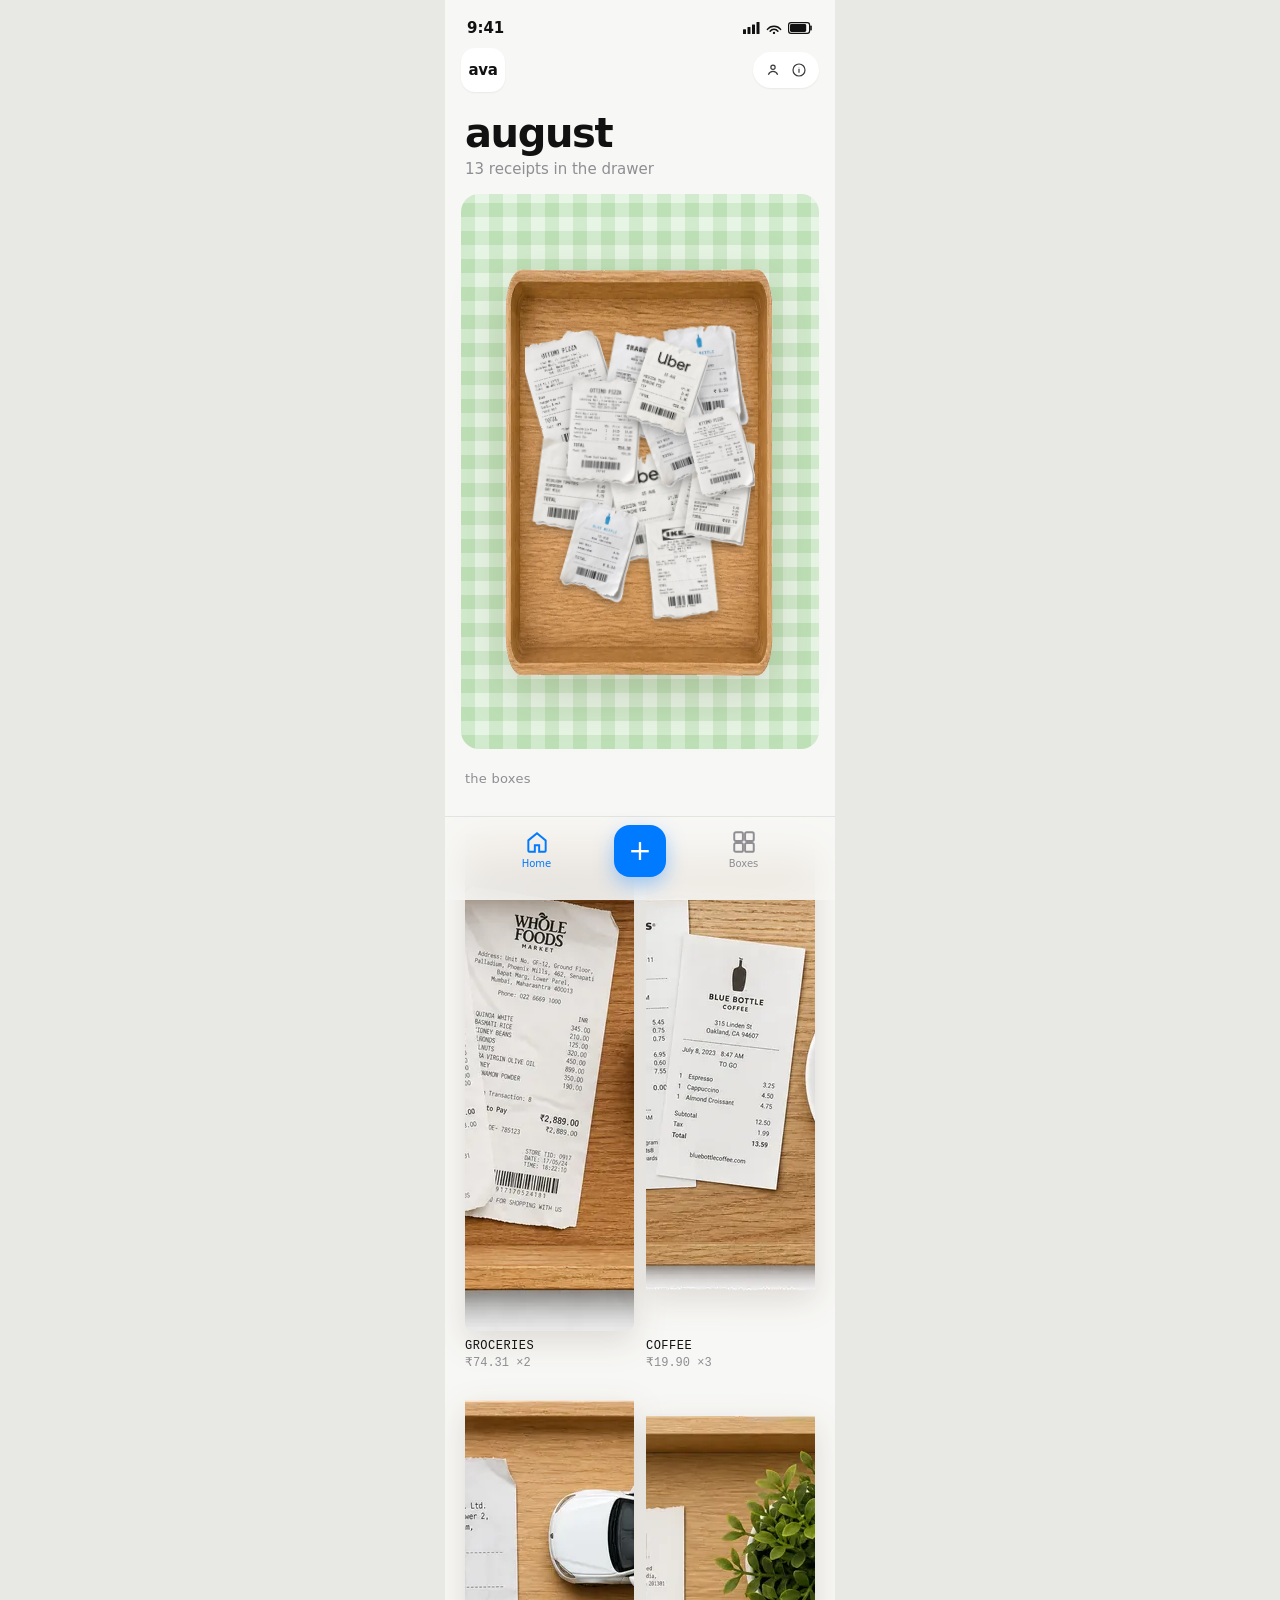
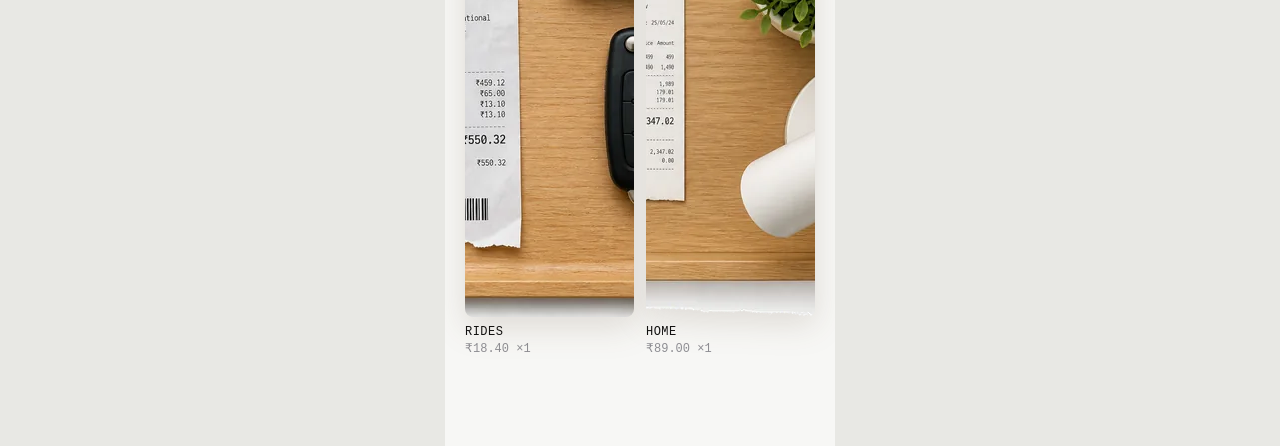
==== index.html @ 42e5958e "Ship ava as a top-down oak drawer of photoreal receipts. Home is the product: his empty oak well, 2D" ====
<!DOCTYPE html>
<html lang="en">
<head>
  <meta charset="utf-8" />
  <meta name="viewport" content="width=device-width, initial-scale=1, viewport-fit=cover" />
  <meta name="theme-color" content="#F7F7F5" />
  <title>ava</title>
  <link rel="stylesheet" href="product.css" />
  <link rel="preload" as="image" href="assets/3d/oak.webp" type="image/webp">
</head>
<body>
  <main class="phone">
    <div class="statusbar" aria-hidden="true">
      <div>9:41</div>
      <div class="sb-end">
        <svg width="17" height="12" viewBox="0 0 17 12" fill="currentColor"><rect x="0" y="7.2" width="3" height="4.8" rx="0.5"/><rect x="4.5" y="5" width="3" height="7" rx="0.5"/><rect x="9" y="2.6" width="3" height="9.4" rx="0.5"/><rect x="13.5" y="0" width="3" height="12" rx="0.5"/></svg>
        <svg width="16" height="12" viewBox="0 0 16 12" fill="none"><path d="M1.4 7.4 A8.4 8.4 0 0 1 14.6 7.4" stroke="currentColor" stroke-width="1.5" stroke-linecap="round"/><path d="M4.1 9.2 A4.8 4.8 0 0 1 11.9 9.2" stroke="currentColor" stroke-width="1.5" stroke-linecap="round"/><circle cx="8" cy="11" r="1.15" fill="currentColor"/></svg>
        <svg width="25" height="12" viewBox="0 0 25 12"><rect x="0.6" y="0.6" width="21" height="10.8" rx="2.4" fill="none" stroke="currentColor" stroke-width="1.2"/><rect x="22.2" y="3.6" width="1.6" height="4.8" rx="0.6" fill="currentColor"/><rect x="2" y="2" width="16.2" height="8" rx="1.4" fill="currentColor"/></svg>
      </div>
    </div>

    <section id="view-home" class="view on">
      <div class="topbar">
        <div class="mark">ava</div>
        <div class="pill">
          <svg width="16" height="16" viewBox="0 0 24 24" fill="none" stroke="currentColor" stroke-width="1.8"><circle cx="12" cy="8" r="3.2"/><path d="M5 19c1.4-3.2 3.8-4.8 7-4.8s5.6 1.6 7 4.8"/></svg>
          <svg width="16" height="16" viewBox="0 0 24 24" fill="none" stroke="currentColor" stroke-width="1.8"><circle cx="12" cy="12" r="9"/><path d="M12 10v6M12 7.5v.5"/></svg>
        </div>
      </div>
      <div class="hero-copy">
        <h1>august</h1>
        <p id="count">13 receipts in the drawer</p>
      </div>
      <div class="drawer">
        <img class="oak" src="assets/3d/oak.webp" width="800" height="533" alt="August drawer">
        <div class="well" id="well"></div>
      </div>
      <div class="section">
        <h2>the boxes</h2>
        <div class="boxes" id="boxes"></div>
      </div>
    </section>

    <section id="view-cat" class="view">
      <button class="back" id="back-home" type="button">‹ August</button>
      <div class="cat-head">
        <h1 id="cat-title">groceries</h1>
        <p id="cat-sub"></p>
      </div>
      <div class="drawer">
        <img class="oak" id="cat-shot" src="assets/3d/oak.webp" width="800" height="533" alt="">
        <div class="well" id="cat-well"></div>
      </div>
      <div class="slips-row" id="cat-slips"></div>
    </section>

    <section id="view-detail" class="view">
      <div class="topbar">
        <button class="back" id="detail-back" type="button">‹ August</button>
        <button class="ghost" id="detail-done" type="button">Done</button>
      </div>
      <div class="detail">
        <img class="paper" id="detail-img" src="assets/3d/slip-ottimo.webp" alt="">
      </div>
    </section>

    <nav class="tabbar">
      <button class="tab on" id="home-tab" data-view="home" type="button">
        <svg viewBox="0 0 24 24" fill="none" stroke="currentColor" stroke-width="1.8"><path d="M4 10.5 12 4l8 6.5V20a1 1 0 0 1-1 1h-5v-6H10v6H5a1 1 0 0 1-1-1z"/></svg>
        Home
      </button>
      <button class="fab" id="new-tab" type="button" aria-label="New receipt">+</button>
      <button class="tab" id="boxes-tab" data-view="cat" type="button">
        <svg viewBox="0 0 24 24" fill="none" stroke="currentColor" stroke-width="1.8"><rect x="3" y="3" width="8" height="8" rx="1.5"/><rect x="13" y="3" width="8" height="8" rx="1.5"/><rect x="3" y="13" width="8" height="8" rx="1.5"/><rect x="13" y="13" width="8" height="8" rx="1.5"/></svg>
        Boxes
      </button>
    </nav>
  </main>

  <div class="sheet" id="sheet">
    <div class="panel">
      <div class="grab"></div>
      <div class="sheet-top">
        <button class="ghost" id="cancel" type="button">Cancel</button>
        <h3>New receipt</h3>
        <span></span>
      </div>
      <div class="field">
        <label>Merchant</label>
        <div class="chips" id="chips">
          <button class="chip" type="button" data-m="Ottimo Pizza">Ottimo</button>
          <button class="chip" type="button" data-m="Trader Joe's">Trader Joe’s</button>
          <button class="chip" type="button" data-m="Blue Bottle">Blue Bottle</button>
          <button class="chip" type="button" data-m="Uber">Uber</button>
          <button class="chip" type="button" data-m="IKEA">IKEA</button>
          <button class="chip" type="button" data-m="Whole Foods">Whole Foods</button>
        </div>
      </div>
      <div class="field">
        <label>Amount</label>
        <div class="amt">₹<span id="amt">0.00</span></div>
        <div class="keys" id="keys">
          <button type="button">1</button><button type="button">2</button><button type="button">3</button>
          <button type="button">4</button><button type="button">5</button><button type="button">6</button>
          <button type="button">7</button><button type="button">8</button><button type="button">9</button>
          <button type="button">.</button><button type="button">0</button><button type="button" data-k="del">⌫</button>
        </div>
      </div>
      <div class="field">
        <label>Which box</label>
        <div class="pick-grid" id="pick">
          <button type="button" data-cat="groceries"><img src="assets/3d/box-groc.webp" alt="Groceries"></button>
          <button type="button" data-cat="coffee"><img src="assets/3d/box-coffee.webp" alt="Coffee"></button>
          <button type="button" data-cat="rides"><img src="assets/3d/box-rides.webp" alt="Rides"></button>
          <button type="button" data-cat="home"><img src="assets/3d/box-home.webp" alt="Home"></button>
        </div>
      </div>
      <button class="save" id="save" type="button">Print into the drawer</button>
    </div>
  </div>
  <div class="toast" id="toast"></div>
  <script src="product.js"></script>
</body>
</html>
---- product.css ----
:root {
  --bg: #f7f7f5;
  --text: #111;
  --muted: #8e8e93;
  --blue: #007aff;
  --phone: 390px;
}
* { box-sizing: border-box; margin: 0; padding: 0; }
html, body {
  min-height: 100%;
  background: #e8e8e4;
  color: var(--text);
  font-family: -apple-system, BlinkMacSystemFont, "SF Pro Display", system-ui, sans-serif;
  -webkit-font-smoothing: antialiased;
}
button, a { font: inherit; color: inherit; text-decoration: none; background: none; border: 0; cursor: pointer; }
img { display: block; max-width: 100%; }
.phone {
  width: min(var(--phone), 100%);
  margin: 0 auto;
  min-height: 100dvh;
  background: var(--bg);
  position: relative;
  padding-bottom: 92px;
  overflow-x: hidden;
}
.statusbar {
  height: 44px;
  display: flex;
  align-items: center;
  justify-content: space-between;
  padding: 12px 22px 0;
  font-size: 15px;
  font-weight: 600;
}
.sb-end { display: flex; gap: 6px; align-items: center; }
.topbar {
  display: flex;
  align-items: center;
  justify-content: space-between;
  padding: 4px 16px 0;
}
.mark {
  width: 44px; height: 44px; border-radius: 14px;
  background: #fff; display: grid; place-items: center;
  font-weight: 700; font-size: 15px; letter-spacing: -0.4px;
  box-shadow: 0 1px 2px rgba(0,0,0,.06);
}
.pill {
  height: 36px; padding: 0 12px; border-radius: 18px;
  background: #fff; display: flex; gap: 10px; align-items: center;
  color: #3a3a3c; box-shadow: 0 1px 2px rgba(0,0,0,.06);
}
.hero-copy { padding: 18px 20px 8px; }
.hero-copy h1 { font-size: 40px; letter-spacing: -1.4px; font-weight: 700; text-transform: lowercase; }
.hero-copy p { margin-top: 4px; color: var(--muted); font-size: 15px; }

.drawer {
  position: relative;
  margin: 8px 16px 0;
  background:
    repeating-linear-gradient(0deg, #dcefd8 0 14px, #f3faf2 14px 28px),
    repeating-linear-gradient(90deg, #dcefd8 0 14px, #f3faf2 14px 28px);
  background-blend-mode: multiply;
  border-radius: 18px;
  padding: 12px 8px 10px;
}
.drawer .oak {
  width: 100%;
  aspect-ratio: 800 / 533;
  filter: drop-shadow(0 18px 28px rgba(80,50,20,.18));
}
.well {
  position: absolute;
  left: 18%; right: 18%; top: 22%; bottom: 20%;
  overflow: hidden;
}
.slip {
  position: absolute;
  width: 34%;
  filter: drop-shadow(0 4px 5px rgba(0,0,0,.28));
  transform-origin: center center;
  background: none;
  padding: 0;
  z-index: 1;
}
.slip:hover { z-index: 3; }
.slip:active { filter: drop-shadow(0 2px 3px rgba(0,0,0,.2)); }
.slip img { width: 100%; height: auto; }

.section { padding: 22px 20px 0; }
.section h2 {
  font-size: 13px; font-weight: 500; color: var(--muted);
  text-transform: lowercase; letter-spacing: .02em; margin-bottom: 12px;
}
.boxes {
  display: grid;
  grid-template-columns: 1fr 1fr;
  gap: 14px 12px;
}
.box-tile { text-align: left; }
.box-tile .shot {
  border-radius: 8px;
  overflow: hidden;
  filter: drop-shadow(0 10px 16px rgba(80,50,20,.14));
}
.box-tile img { width: 100%; aspect-ratio: 800/533; object-fit: cover; }
.box-tile .cap {
  margin-top: 8px;
  font-family: ui-monospace, "SF Mono", Menlo, monospace;
  font-size: 12px;
  letter-spacing: .04em;
  text-transform: uppercase;
}
.box-tile .meta { color: var(--muted); font-size: 12px; margin-top: 2px; font-family: ui-monospace, Menlo, monospace; }

.tabbar {
  position: fixed;
  left: 50%; transform: translateX(-50%);
  bottom: 0; width: min(var(--phone), 100%);
  height: 84px;
  background: rgba(247,247,245,.92);
  backdrop-filter: blur(16px);
  display: grid;
  grid-template-columns: 1fr 72px 1fr;
  align-items: start;
  padding: 8px 24px 28px;
  border-top: .5px solid rgba(0,0,0,.08);
  z-index: 40;
}
.tab {
  display: flex; flex-direction: column; align-items: center; gap: 3px;
  font-size: 10px; color: #8e8e93; padding-top: 4px;
}
.tab.on { color: var(--blue); }
.tab svg { width: 26px; height: 26px; }
.fab {
  width: 52px; height: 52px; border-radius: 16px;
  background: var(--blue); color: #fff;
  display: grid; place-items: center;
  margin: 0 auto;
  box-shadow: 0 8px 20px rgba(0,122,255,.35);
  font-size: 28px; line-height: 1; font-weight: 400;
}

.view { display: none; }
.view.on { display: block; }

.back {
  color: var(--blue); font-size: 17px;
  display: flex; align-items: center; gap: 2px;
  padding: 8px 16px 0;
  min-height: 44px;
}
.cat-head { padding: 4px 20px 8px; }
.cat-head h1 { font-size: 34px; letter-spacing: -1px; }
.cat-head p { color: var(--muted); margin-top: 4px; }

.detail {
  padding: 8px 28px 24px;
}
.detail .paper {
  margin: 0 auto;
  max-width: 280px;
  filter: drop-shadow(0 16px 24px rgba(0,0,0,.18));
}
.sheet {
  position: fixed; inset: 0; z-index: 50;
  background: rgba(0,0,0,.35);
  display: none; align-items: flex-end;
}
.sheet.on { display: flex; }
.sheet .panel {
  width: min(var(--phone), 100%);
  margin: 0 auto;
  background: #f2f2f7;
  border-radius: 14px 14px 0 0;
  padding: 8px 16px 32px;
  max-height: 86dvh; overflow: auto;
}
.grab { width: 36px; height: 5px; border-radius: 3px; background: #c7c7cc; margin: 6px auto 12px; }
.sheet-top { display: flex; justify-content: space-between; align-items: center; margin-bottom: 16px; }
.sheet-top h3 { font-size: 17px; }
.ghost { color: var(--blue); font-size: 17px; }
.field { margin: 14px 0; }
.field label { display: block; font-size: 13px; color: var(--muted); margin-bottom: 8px; }
.chips { display: flex; flex-wrap: wrap; gap: 8px; }
.chip {
  padding: 8px 12px; border-radius: 10px; background: #fff; font-size: 14px;
  box-shadow: 0 0 0 .5px rgba(0,0,0,.08);
}
.chip.on { background: #111; color: #fff; }
.amt {
  font-size: 44px; font-weight: 600; letter-spacing: -1.5px;
  font-variant-numeric: tabular-nums;
  padding: 8px 0 4px;
}
.amt span { color: #c7c7cc; }
.pick-grid { display: grid; grid-template-columns: 1fr 1fr; gap: 10px; }
.pick-grid button { border-radius: 8px; overflow: hidden; }
.pick-grid button.on { outline: 2px solid #111; outline-offset: 2px; }
.pick-grid img { width: 100%; aspect-ratio: 800/533; object-fit: cover; }
.save {
  width: 100%; margin-top: 18px; height: 50px; border-radius: 12px;
  background: #111; color: #fff; font-size: 17px; font-weight: 600;
}
.toast {
  position: fixed; left: 50%; bottom: 100px; transform: translateX(-50%) translateY(20px);
  background: #111; color: #fff; padding: 10px 16px; border-radius: 12px;
  font-size: 14px; opacity: 0; pointer-events: none; transition: .25s ease; z-index: 60;
}
.toast.on { opacity: 1; transform: translateX(-50%) translateY(0); }

.slips-row {
  display: flex; flex-wrap: wrap; gap: 10px; justify-content: center;
  padding: 12px 16px 24px;
}
.slips-row .slip { position: relative; width: 42%; filter: drop-shadow(0 8px 12px rgba(0,0,0,.16)); }

.keys {
  display: grid;
  grid-template-columns: repeat(3, 1fr);
  gap: 8px;
  margin-top: 8px;
}
.keys button {
  height: 44px;
  border-radius: 10px;
  background: #fff;
  font-size: 20px;
  font-weight: 500;
  box-shadow: 0 0 0 .5px rgba(0,0,0,.08);
}
.topbar .ghost { padding: 8px 16px; }
#view-detail .topbar { justify-content: space-between; }
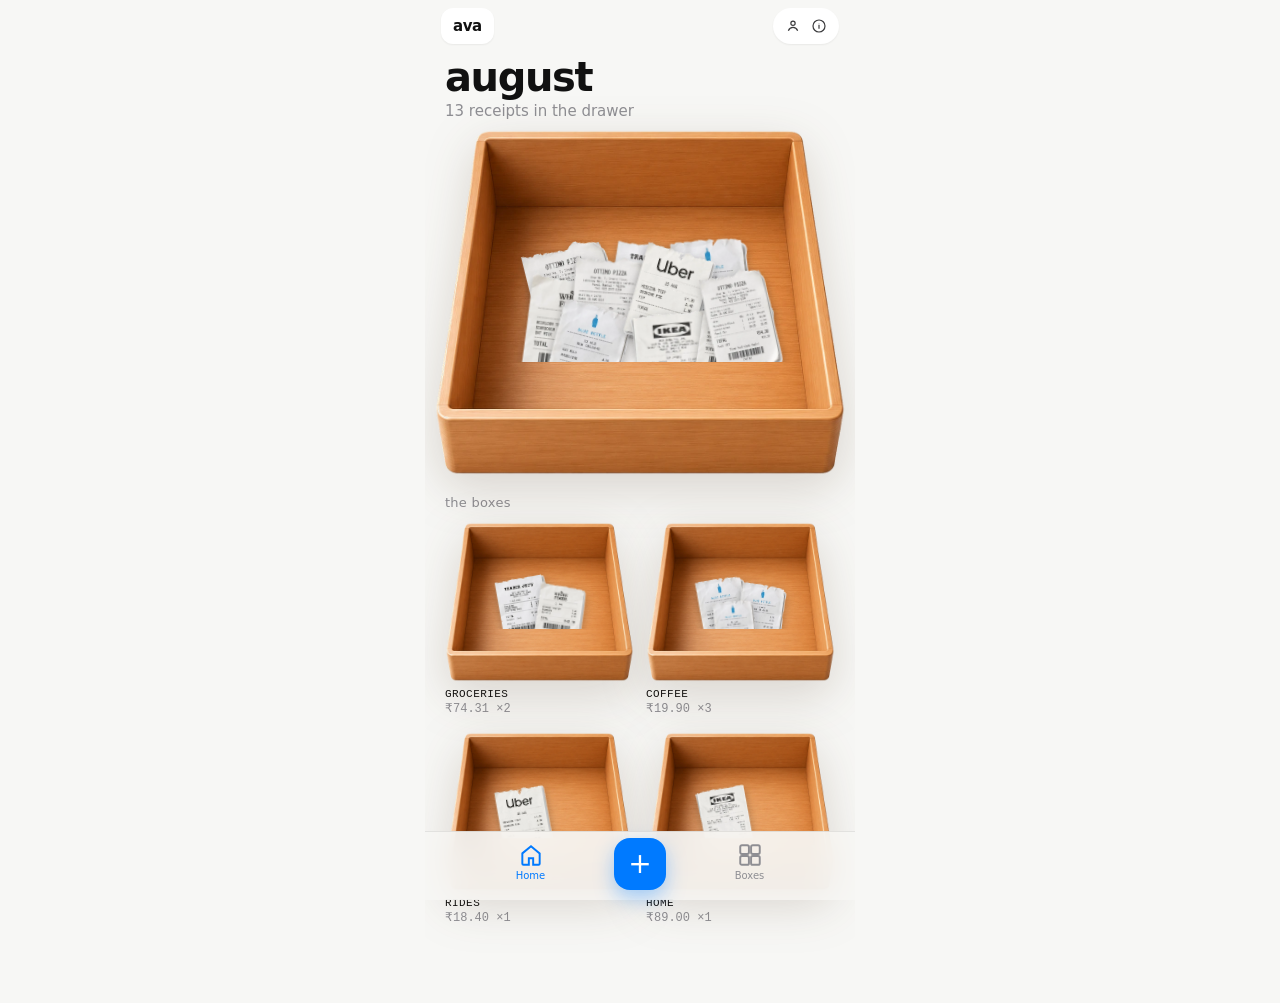
==== commit f9cacc1f: "Put Rahul’s oak tray back and make ava a real phone app. Hero is his honey-oak box, not a generated " ====
--- a/index.html
+++ b/index.html
@@ -4,21 +4,16 @@
   <meta charset="utf-8" />
   <meta name="viewport" content="width=device-width, initial-scale=1, viewport-fit=cover" />
   <meta name="theme-color" content="#F7F7F5" />
+  <meta name="apple-mobile-web-app-capable" content="yes" />
+  <meta name="mobile-web-app-capable" content="yes" />
+  <meta name="apple-mobile-web-app-status-bar-style" content="default" />
+  <meta name="apple-mobile-web-app-title" content="ava" />
   <title>ava</title>
   <link rel="stylesheet" href="product.css" />
-  <link rel="preload" as="image" href="assets/3d/oak.webp" type="image/webp">
+  <link rel="preload" as="image" href="assets/3d/his-tray.webp" type="image/webp">
 </head>
 <body>
   <main class="phone">
-    <div class="statusbar" aria-hidden="true">
-      <div>9:41</div>
-      <div class="sb-end">
-        <svg width="17" height="12" viewBox="0 0 17 12" fill="currentColor"><rect x="0" y="7.2" width="3" height="4.8" rx="0.5"/><rect x="4.5" y="5" width="3" height="7" rx="0.5"/><rect x="9" y="2.6" width="3" height="9.4" rx="0.5"/><rect x="13.5" y="0" width="3" height="12" rx="0.5"/></svg>
-        <svg width="16" height="12" viewBox="0 0 16 12" fill="none"><path d="M1.4 7.4 A8.4 8.4 0 0 1 14.6 7.4" stroke="currentColor" stroke-width="1.5" stroke-linecap="round"/><path d="M4.1 9.2 A4.8 4.8 0 0 1 11.9 9.2" stroke="currentColor" stroke-width="1.5" stroke-linecap="round"/><circle cx="8" cy="11" r="1.15" fill="currentColor"/></svg>
-        <svg width="25" height="12" viewBox="0 0 25 12"><rect x="0.6" y="0.6" width="21" height="10.8" rx="2.4" fill="none" stroke="currentColor" stroke-width="1.2"/><rect x="22.2" y="3.6" width="1.6" height="4.8" rx="0.6" fill="currentColor"/><rect x="2" y="2" width="16.2" height="8" rx="1.4" fill="currentColor"/></svg>
-      </div>
-    </div>
-
     <section id="view-home" class="view on">
       <div class="topbar">
         <div class="mark">ava</div>
@@ -32,7 +27,7 @@
         <p id="count">13 receipts in the drawer</p>
       </div>
       <div class="drawer">
-        <img class="oak" src="assets/3d/oak.webp" width="800" height="533" alt="August drawer">
+        <img class="oak" src="assets/3d/his-tray.webp" width="900" height="759" alt="August drawer">
         <div class="well" id="well"></div>
       </div>
       <div class="section">
@@ -48,7 +43,7 @@
         <p id="cat-sub"></p>
       </div>
       <div class="drawer">
-        <img class="oak" id="cat-shot" src="assets/3d/oak.webp" width="800" height="533" alt="">
+        <img class="oak" id="cat-shot" src="assets/3d/his-tray.webp" width="900" height="759" alt="">
         <div class="well" id="cat-well"></div>
       </div>
       <div class="slips-row" id="cat-slips"></div>
@@ -109,10 +104,10 @@
       <div class="field">
         <label>Which box</label>
         <div class="pick-grid" id="pick">
-          <button type="button" data-cat="groceries"><img src="assets/3d/box-groc.webp" alt="Groceries"></button>
-          <button type="button" data-cat="coffee"><img src="assets/3d/box-coffee.webp" alt="Coffee"></button>
-          <button type="button" data-cat="rides"><img src="assets/3d/box-rides.webp" alt="Rides"></button>
-          <button type="button" data-cat="home"><img src="assets/3d/box-home.webp" alt="Home"></button>
+          <button type="button" data-cat="groceries"><img src="assets/3d/his-tray.webp" alt="Groceries"></button>
+          <button type="button" data-cat="coffee"><img src="assets/3d/his-tray.webp" alt="Coffee"></button>
+          <button type="button" data-cat="rides"><img src="assets/3d/his-tray.webp" alt="Rides"></button>
+          <button type="button" data-cat="home"><img src="assets/3d/his-tray.webp" alt="Home"></button>
         </div>
       </div>
       <button class="save" id="save" type="button">Print into the drawer</button>
--- a/product.css
+++ b/product.css
@@ -3,45 +3,49 @@
   --text: #111;
   --muted: #8e8e93;
   --blue: #007aff;
-  --phone: 390px;
+  --safe-top: env(safe-area-inset-top, 0px);
+  --safe-bot: env(safe-area-inset-bottom, 0px);
+  --app: 430px;
 }
 * { box-sizing: border-box; margin: 0; padding: 0; }
 html, body {
+  width: 100%;
   min-height: 100%;
-  background: #e8e8e4;
+  background: var(--bg);
   color: var(--text);
-  font-family: -apple-system, BlinkMacSystemFont, "SF Pro Display", system-ui, sans-serif;
+  font-family: -apple-system, BlinkMacSystemFont, "SF Pro Text", "SF Pro Display", system-ui, sans-serif;
   -webkit-font-smoothing: antialiased;
-}
-button, a { font: inherit; color: inherit; text-decoration: none; background: none; border: 0; cursor: pointer; }
+  -webkit-tap-highlight-color: transparent;
+  overflow-x: hidden;
+}
+button, a {
+  font: inherit; color: inherit; text-decoration: none;
+  background: none; border: 0; cursor: pointer;
+  touch-action: manipulation;
+}
 img { display: block; max-width: 100%; }
+
 .phone {
-  width: min(var(--phone), 100%);
+  width: 100%;
+  max-width: var(--app);
   margin: 0 auto;
   min-height: 100dvh;
   background: var(--bg);
   position: relative;
-  padding-bottom: 92px;
+  padding-top: var(--safe-top);
+  padding-bottom: calc(78px + var(--safe-bot));
   overflow-x: hidden;
 }
-.statusbar {
-  height: 44px;
-  display: flex;
-  align-items: center;
-  justify-content: space-between;
-  padding: 12px 22px 0;
-  font-size: 15px;
-  font-weight: 600;
-}
-.sb-end { display: flex; gap: 6px; align-items: center; }
+
 .topbar {
   display: flex;
   align-items: center;
   justify-content: space-between;
-  padding: 4px 16px 0;
+  padding: 8px 16px 0;
+  min-height: 44px;
 }
 .mark {
-  width: 44px; height: 44px; border-radius: 14px;
+  height: 36px; padding: 0 12px; border-radius: 12px;
   background: #fff; display: grid; place-items: center;
   font-weight: 700; font-size: 15px; letter-spacing: -0.4px;
   box-shadow: 0 1px 2px rgba(0,0,0,.06);
@@ -51,44 +55,43 @@
   background: #fff; display: flex; gap: 10px; align-items: center;
   color: #3a3a3c; box-shadow: 0 1px 2px rgba(0,0,0,.06);
 }
-.hero-copy { padding: 18px 20px 8px; }
-.hero-copy h1 { font-size: 40px; letter-spacing: -1.4px; font-weight: 700; text-transform: lowercase; }
-.hero-copy p { margin-top: 4px; color: var(--muted); font-size: 15px; }
+.hero-copy { padding: 10px 20px 4px; }
+.hero-copy h1 {
+  font-size: clamp(32px, 10vw, 40px);
+  letter-spacing: -1.4px;
+  font-weight: 700;
+  text-transform: lowercase;
+}
+.hero-copy p { margin-top: 2px; color: var(--muted); font-size: 15px; }
 
 .drawer {
   position: relative;
-  margin: 8px 16px 0;
-  background:
-    repeating-linear-gradient(0deg, #dcefd8 0 14px, #f3faf2 14px 28px),
-    repeating-linear-gradient(90deg, #dcefd8 0 14px, #f3faf2 14px 28px);
-  background-blend-mode: multiply;
-  border-radius: 18px;
-  padding: 12px 8px 10px;
+  margin: 4px 8px 0;
 }
 .drawer .oak {
   width: 100%;
-  aspect-ratio: 800 / 533;
-  filter: drop-shadow(0 18px 28px rgba(80,50,20,.18));
+  aspect-ratio: 900 / 759;
+  height: auto;
+  filter: drop-shadow(0 14px 24px rgba(80,50,20,.18));
 }
 .well {
   position: absolute;
-  left: 18%; right: 18%; top: 22%; bottom: 20%;
-  overflow: hidden;
+  inset: 0;
+  clip-path: polygon(20% 30%, 80% 30%, 90% 67%, 10% 67%);
 }
 .slip {
   position: absolute;
-  width: 34%;
-  filter: drop-shadow(0 4px 5px rgba(0,0,0,.28));
+  width: 22%;
+  filter: drop-shadow(0 3px 4px rgba(0,0,0,.28));
   transform-origin: center center;
   background: none;
   padding: 0;
   z-index: 1;
 }
-.slip:hover { z-index: 3; }
-.slip:active { filter: drop-shadow(0 2px 3px rgba(0,0,0,.2)); }
+.slip:active { filter: drop-shadow(0 1px 2px rgba(0,0,0,.2)); }
 .slip img { width: 100%; height: auto; }
 
-.section { padding: 22px 20px 0; }
+.section { padding: 18px 20px 0; }
 .section h2 {
   font-size: 13px; font-weight: 500; color: var(--muted);
   text-transform: lowercase; letter-spacing: .02em; margin-bottom: 12px;
@@ -96,40 +99,41 @@
 .boxes {
   display: grid;
   grid-template-columns: 1fr 1fr;
-  gap: 14px 12px;
-}
-.box-tile { text-align: left; }
-.box-tile .shot {
-  border-radius: 8px;
-  overflow: hidden;
-  filter: drop-shadow(0 10px 16px rgba(80,50,20,.14));
-}
-.box-tile img { width: 100%; aspect-ratio: 800/533; object-fit: cover; }
+  gap: 16px 12px;
+}
+.box-tile { text-align: left; width: 100%; }
+.box-tile .drawer { margin: 0; }
 .box-tile .cap {
-  margin-top: 8px;
+  margin-top: 6px;
   font-family: ui-monospace, "SF Mono", Menlo, monospace;
-  font-size: 12px;
+  font-size: 11px;
   letter-spacing: .04em;
   text-transform: uppercase;
 }
-.box-tile .meta { color: var(--muted); font-size: 12px; margin-top: 2px; font-family: ui-monospace, Menlo, monospace; }
+.box-tile .meta {
+  color: var(--muted); font-size: 12px; margin-top: 1px;
+  font-family: ui-monospace, Menlo, monospace;
+}
 
 .tabbar {
   position: fixed;
-  left: 50%; transform: translateX(-50%);
-  bottom: 0; width: min(var(--phone), 100%);
-  height: 84px;
+  left: 50%;
+  bottom: 0;
+  transform: translateX(-50%);
+  width: 100%;
+  max-width: var(--app);
   background: rgba(247,247,245,.92);
   backdrop-filter: blur(16px);
+  -webkit-backdrop-filter: blur(16px);
   display: grid;
-  grid-template-columns: 1fr 72px 1fr;
+  grid-template-columns: 1fr 64px 1fr;
   align-items: start;
-  padding: 8px 24px 28px;
+  padding: 6px 28px max(10px, var(--safe-bot));
   border-top: .5px solid rgba(0,0,0,.08);
   z-index: 40;
 }
 .tab {
-  display: flex; flex-direction: column; align-items: center; gap: 3px;
+  display: flex; flex-direction: column; align-items: center; gap: 2px;
   font-size: 10px; color: #8e8e93; padding-top: 4px;
 }
 .tab.on { color: var(--blue); }
@@ -152,18 +156,17 @@
   padding: 8px 16px 0;
   min-height: 44px;
 }
-.cat-head { padding: 4px 20px 8px; }
-.cat-head h1 { font-size: 34px; letter-spacing: -1px; }
+.cat-head { padding: 0 20px 4px; }
+.cat-head h1 { font-size: 34px; letter-spacing: -1px; text-transform: lowercase; }
 .cat-head p { color: var(--muted); margin-top: 4px; }
 
-.detail {
-  padding: 8px 28px 24px;
-}
+.detail { padding: 8px 36px 24px; }
 .detail .paper {
   margin: 0 auto;
-  max-width: 280px;
+  width: min(280px, 72vw);
   filter: drop-shadow(0 16px 24px rgba(0,0,0,.18));
 }
+
 .sheet {
   position: fixed; inset: 0; z-index: 50;
   background: rgba(0,0,0,.35);
@@ -171,18 +174,19 @@
 }
 .sheet.on { display: flex; }
 .sheet .panel {
-  width: min(var(--phone), 100%);
+  width: 100%;
+  max-width: var(--app);
   margin: 0 auto;
   background: #f2f2f7;
   border-radius: 14px 14px 0 0;
-  padding: 8px 16px 32px;
-  max-height: 86dvh; overflow: auto;
+  padding: 8px 16px max(28px, calc(16px + var(--safe-bot)));
+  max-height: 90dvh; overflow: auto;
 }
 .grab { width: 36px; height: 5px; border-radius: 3px; background: #c7c7cc; margin: 6px auto 12px; }
-.sheet-top { display: flex; justify-content: space-between; align-items: center; margin-bottom: 16px; }
+.sheet-top { display: flex; justify-content: space-between; align-items: center; margin-bottom: 12px; }
 .sheet-top h3 { font-size: 17px; }
 .ghost { color: var(--blue); font-size: 17px; }
-.field { margin: 14px 0; }
+.field { margin: 12px 0; }
 .field label { display: block; font-size: 13px; color: var(--muted); margin-bottom: 8px; }
 .chips { display: flex; flex-wrap: wrap; gap: 8px; }
 .chip {
@@ -191,32 +195,29 @@
 }
 .chip.on { background: #111; color: #fff; }
 .amt {
-  font-size: 44px; font-weight: 600; letter-spacing: -1.5px;
+  font-size: 40px; font-weight: 600; letter-spacing: -1.5px;
   font-variant-numeric: tabular-nums;
-  padding: 8px 0 4px;
+  padding: 4px 0;
 }
 .amt span { color: #c7c7cc; }
 .pick-grid { display: grid; grid-template-columns: 1fr 1fr; gap: 10px; }
 .pick-grid button { border-radius: 8px; overflow: hidden; }
 .pick-grid button.on { outline: 2px solid #111; outline-offset: 2px; }
-.pick-grid img { width: 100%; aspect-ratio: 800/533; object-fit: cover; }
+.pick-grid img { width: 100%; aspect-ratio: 900/759; object-fit: contain; }
 .save {
-  width: 100%; margin-top: 18px; height: 50px; border-radius: 12px;
+  width: 100%; margin-top: 14px; height: 50px; border-radius: 12px;
   background: #111; color: #fff; font-size: 17px; font-weight: 600;
 }
 .toast {
-  position: fixed; left: 50%; bottom: 100px; transform: translateX(-50%) translateY(20px);
+  position: fixed; left: 50%; bottom: calc(90px + var(--safe-bot));
+  transform: translateX(-50%) translateY(20px);
   background: #111; color: #fff; padding: 10px 16px; border-radius: 12px;
   font-size: 14px; opacity: 0; pointer-events: none; transition: .25s ease; z-index: 60;
+  max-width: var(--app);
 }
 .toast.on { opacity: 1; transform: translateX(-50%) translateY(0); }
 
-.slips-row {
-  display: flex; flex-wrap: wrap; gap: 10px; justify-content: center;
-  padding: 12px 16px 24px;
-}
-.slips-row .slip { position: relative; width: 42%; filter: drop-shadow(0 8px 12px rgba(0,0,0,.16)); }
-
+.slips-row { display: none; }
 .keys {
   display: grid;
   grid-template-columns: repeat(3, 1fr);
@@ -224,10 +225,10 @@
   margin-top: 8px;
 }
 .keys button {
-  height: 44px;
+  height: 46px;
   border-radius: 10px;
   background: #fff;
-  font-size: 20px;
+  font-size: 22px;
   font-weight: 500;
   box-shadow: 0 0 0 .5px rgba(0,0,0,.08);
 }
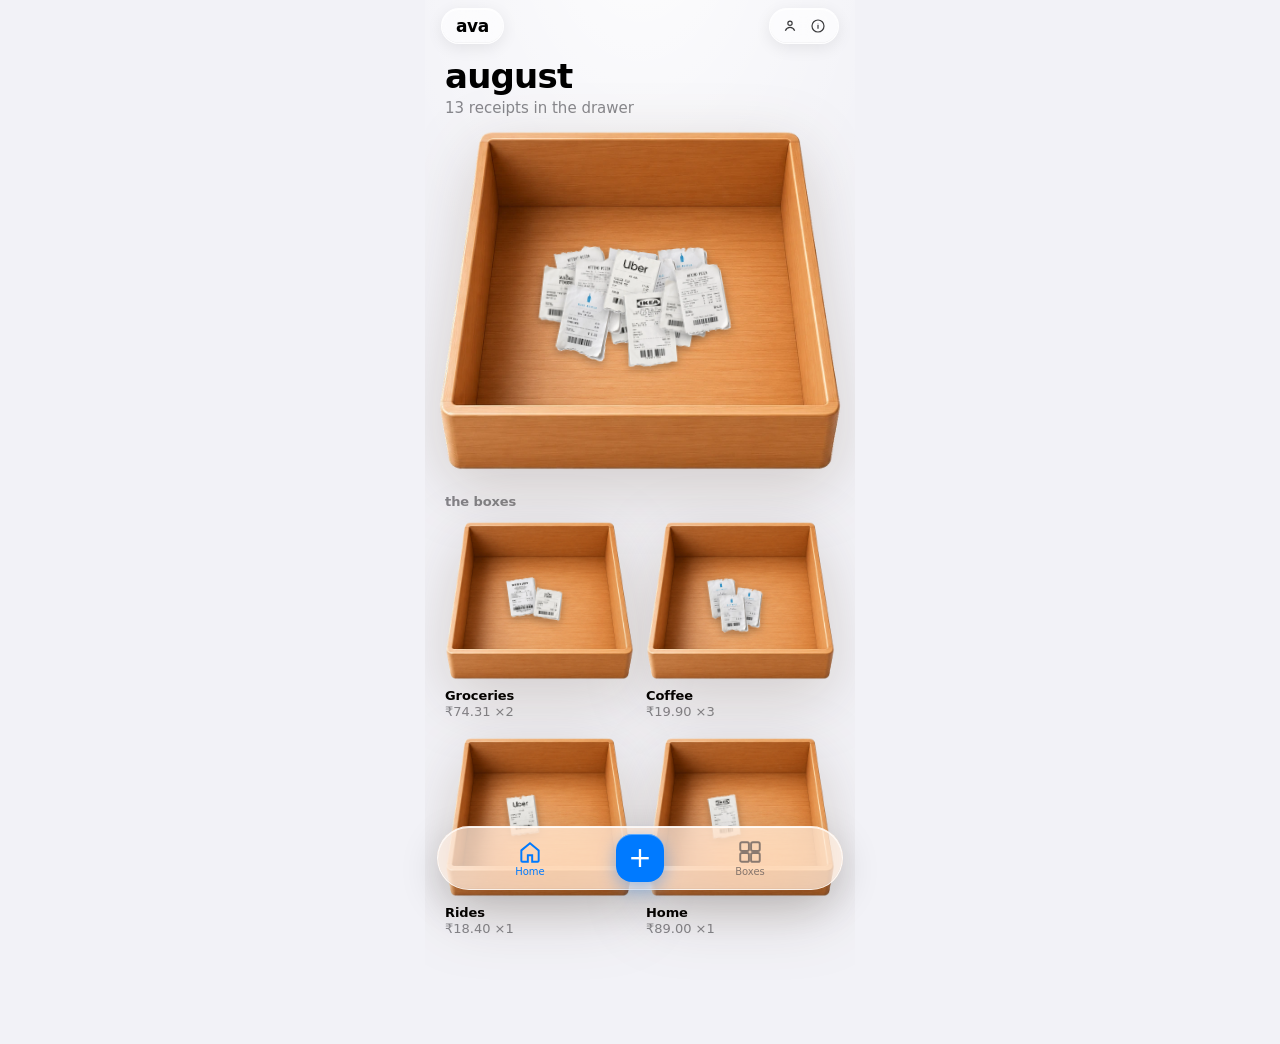
==== commit 6469f6b6: "Tuck receipts under a real front lip from the oak photo. Well clip follows the inner floor. The fron" ====
--- a/index.html
+++ b/index.html
@@ -9,7 +9,7 @@
   <meta name="apple-mobile-web-app-status-bar-style" content="default" />
   <meta name="apple-mobile-web-app-title" content="ava" />
   <title>ava</title>
-  <link rel="stylesheet" href="product.css" />
+  <link rel="stylesheet" href="product.css?v=7" />
   <link rel="preload" as="image" href="assets/3d/his-tray.webp" type="image/webp">
 </head>
 <body>
@@ -29,6 +29,7 @@
       <div class="drawer">
         <img class="oak" src="assets/3d/his-tray.webp" width="900" height="759" alt="August drawer">
         <div class="well" id="well"></div>
+        <img class="lip" src="assets/3d/tray-lip.webp" width="900" height="759" alt="">
       </div>
       <div class="section">
         <h2>the boxes</h2>
@@ -45,6 +46,7 @@
       <div class="drawer">
         <img class="oak" id="cat-shot" src="assets/3d/his-tray.webp" width="900" height="759" alt="">
         <div class="well" id="cat-well"></div>
+        <img class="lip" src="assets/3d/tray-lip.webp" width="900" height="759" alt="">
       </div>
       <div class="slips-row" id="cat-slips"></div>
     </section>
@@ -114,6 +116,6 @@
     </div>
   </div>
   <div class="toast" id="toast"></div>
-  <script src="product.js"></script>
+  <script src="product.js?v=7"></script>
 </body>
 </html>
--- a/product.css
+++ b/product.css
@@ -1,11 +1,19 @@
 :root {
-  --bg: #f7f7f5;
-  --text: #111;
-  --muted: #8e8e93;
+  --bg: #f2f2f7;
+  --text: #000;
+  --muted: rgba(60, 60, 67, 0.6);
   --blue: #007aff;
   --safe-top: env(safe-area-inset-top, 0px);
   --safe-bot: env(safe-area-inset-bottom, 0px);
   --app: 430px;
+  --glass: rgba(255, 255, 255, 0.62);
+  --glass-stroke: rgba(255, 255, 255, 0.72);
+  --glass-inset: inset 0 1px 0 rgba(255, 255, 255, 0.85),
+                 inset 0 -0.5px 0 rgba(0, 0, 0, 0.06);
+  --glass-shadow: 0 8px 28px rgba(0, 0, 0, 0.12), 0 1px 0 rgba(255,255,255,0.4);
+  --radius-capsule: 34px;
+  --radius-control: 14px;
+  --hit: 44px;
 }
 * { box-sizing: border-box; margin: 0; padding: 0; }
 html, body {
@@ -22,128 +30,176 @@
   font: inherit; color: inherit; text-decoration: none;
   background: none; border: 0; cursor: pointer;
   touch-action: manipulation;
+  min-height: var(--hit);
 }
 img { display: block; max-width: 100%; }
+
+.glass {
+  background: var(--glass);
+  backdrop-filter: blur(40px) saturate(180%);
+  -webkit-backdrop-filter: blur(40px) saturate(180%);
+  border: 0.5px solid var(--glass-stroke);
+  box-shadow: var(--glass-inset), var(--glass-shadow);
+}
 
 .phone {
   width: 100%;
   max-width: var(--app);
   margin: 0 auto;
   min-height: 100dvh;
-  background: var(--bg);
+  background:
+    radial-gradient(120% 80% at 50% -10%, rgba(255,255,255,0.9), transparent 55%),
+    var(--bg);
   position: relative;
   padding-top: var(--safe-top);
-  padding-bottom: calc(78px + var(--safe-bot));
+  padding-bottom: calc(108px + var(--safe-bot));
   overflow-x: hidden;
 }
 
 .topbar {
+  position: sticky;
+  top: var(--safe-top);
+  z-index: 20;
   display: flex;
   align-items: center;
   justify-content: space-between;
-  padding: 8px 16px 0;
-  min-height: 44px;
+  padding: 8px 16px 10px;
+  min-height: var(--hit);
 }
 .mark {
-  height: 36px; padding: 0 12px; border-radius: 12px;
-  background: #fff; display: grid; place-items: center;
-  font-weight: 700; font-size: 15px; letter-spacing: -0.4px;
-  box-shadow: 0 1px 2px rgba(0,0,0,.06);
+  height: 36px; min-height: 36px; padding: 0 14px; border-radius: 18px;
+  display: grid; place-items: center;
+  font-weight: 700; font-size: 17px; letter-spacing: -0.4px;
+  background: var(--glass);
+  backdrop-filter: blur(24px) saturate(180%);
+  -webkit-backdrop-filter: blur(24px) saturate(180%);
+  border: 0.5px solid var(--glass-stroke);
+  box-shadow: var(--glass-inset), 0 4px 16px rgba(0,0,0,0.08);
 }
 .pill {
-  height: 36px; padding: 0 12px; border-radius: 18px;
-  background: #fff; display: flex; gap: 10px; align-items: center;
-  color: #3a3a3c; box-shadow: 0 1px 2px rgba(0,0,0,.06);
-}
-.hero-copy { padding: 10px 20px 4px; }
+  height: 36px; min-height: 36px; padding: 0 12px; border-radius: 18px;
+  display: flex; gap: 12px; align-items: center;
+  color: #3a3a3c;
+  background: var(--glass);
+  backdrop-filter: blur(24px) saturate(180%);
+  -webkit-backdrop-filter: blur(24px) saturate(180%);
+  border: 0.5px solid var(--glass-stroke);
+  box-shadow: var(--glass-inset), 0 4px 16px rgba(0,0,0,0.08);
+}
+.hero-copy { padding: 4px 20px 8px; }
 .hero-copy h1 {
-  font-size: clamp(32px, 10vw, 40px);
-  letter-spacing: -1.4px;
+  font-size: 34px;
+  line-height: 1.1;
+  letter-spacing: -0.8px;
   font-weight: 700;
   text-transform: lowercase;
 }
-.hero-copy p { margin-top: 2px; color: var(--muted); font-size: 15px; }
+.hero-copy p { margin-top: 4px; color: var(--muted); font-size: 15px; font-weight: 400; }
 
 .drawer {
   position: relative;
-  margin: 4px 8px 0;
+  margin: 4px 12px 0;
 }
 .drawer .oak {
   width: 100%;
   aspect-ratio: 900 / 759;
   height: auto;
-  filter: drop-shadow(0 14px 24px rgba(80,50,20,.18));
+  filter: drop-shadow(0 18px 32px rgba(80,50,20,.2));
+}
+.drawer .lip {
+  position: absolute;
+  left: 0; top: 0;
+  width: 100%;
+  height: auto;
+  aspect-ratio: 900 / 759;
+  pointer-events: none;
+  z-index: 6;
 }
 .well {
   position: absolute;
   inset: 0;
-  clip-path: polygon(20% 30%, 80% 30%, 90% 67%, 10% 67%);
+  z-index: 2;
+  overflow: hidden;
+  pointer-events: none;
+  clip-path: polygon(22% 31%, 78% 31%, 86% 78%, 14% 78%);
 }
 .slip {
   position: absolute;
-  width: 22%;
+  width: 14%;
+  max-height: 36%;
+  pointer-events: auto;
+  min-height: 0 !important;
+  height: auto;
+  line-height: 0;
   filter: drop-shadow(0 3px 4px rgba(0,0,0,.28));
-  transform-origin: center center;
+  transform-origin: center top;
   background: none;
   padding: 0;
   z-index: 1;
 }
 .slip:active { filter: drop-shadow(0 1px 2px rgba(0,0,0,.2)); }
-.slip img { width: 100%; height: auto; }
-
-.section { padding: 18px 20px 0; }
+.slip img {
+  width: 100%;
+  height: auto;
+  display: block;
+}
+
+.section { padding: 22px 20px 0; }
 .section h2 {
-  font-size: 13px; font-weight: 500; color: var(--muted);
-  text-transform: lowercase; letter-spacing: .02em; margin-bottom: 12px;
+  font-size: 13px; font-weight: 600; color: var(--muted);
+  text-transform: lowercase; letter-spacing: -0.08px; margin-bottom: 12px;
 }
 .boxes {
   display: grid;
   grid-template-columns: 1fr 1fr;
-  gap: 16px 12px;
-}
-.box-tile { text-align: left; width: 100%; }
+  gap: 18px 12px;
+}
+.box-tile { text-align: left; width: 100%; min-height: 0; }
 .box-tile .drawer { margin: 0; }
 .box-tile .cap {
-  margin-top: 6px;
-  font-family: ui-monospace, "SF Mono", Menlo, monospace;
-  font-size: 11px;
-  letter-spacing: .04em;
-  text-transform: uppercase;
+  margin-top: 8px;
+  font-size: 13px;
+  font-weight: 600;
+  letter-spacing: -0.08px;
 }
 .box-tile .meta {
-  color: var(--muted); font-size: 12px; margin-top: 1px;
-  font-family: ui-monospace, Menlo, monospace;
+  color: var(--muted); font-size: 13px; margin-top: 1px;
+  font-variant-numeric: tabular-nums;
 }
 
 .tabbar {
   position: fixed;
   left: 50%;
-  bottom: 0;
+  bottom: calc(10px + var(--safe-bot));
   transform: translateX(-50%);
-  width: 100%;
-  max-width: var(--app);
-  background: rgba(247,247,245,.92);
-  backdrop-filter: blur(16px);
-  -webkit-backdrop-filter: blur(16px);
+  width: min(calc(100% - 24px), calc(var(--app) - 24px));
+  height: 64px;
+  border-radius: var(--radius-capsule);
+  background: var(--glass);
+  backdrop-filter: blur(40px) saturate(190%);
+  -webkit-backdrop-filter: blur(40px) saturate(190%);
+  border: 0.5px solid var(--glass-stroke);
+  box-shadow: var(--glass-inset), 0 12px 40px rgba(0,0,0,0.16);
   display: grid;
-  grid-template-columns: 1fr 64px 1fr;
-  align-items: start;
-  padding: 6px 28px max(10px, var(--safe-bot));
-  border-top: .5px solid rgba(0,0,0,.08);
+  grid-template-columns: 1fr 56px 1fr;
+  align-items: center;
+  padding: 6px 10px;
   z-index: 40;
 }
 .tab {
-  display: flex; flex-direction: column; align-items: center; gap: 2px;
-  font-size: 10px; color: #8e8e93; padding-top: 4px;
+  display: flex; flex-direction: column; align-items: center; justify-content: center; gap: 1px;
+  font-size: 10px; font-weight: 500; color: rgba(60,60,67,0.6);
+  min-height: var(--hit);
+  border-radius: 22px;
 }
 .tab.on { color: var(--blue); }
 .tab svg { width: 26px; height: 26px; }
 .fab {
-  width: 52px; height: 52px; border-radius: 16px;
+  width: 48px; height: 48px; min-height: 48px; border-radius: 16px;
   background: var(--blue); color: #fff;
   display: grid; place-items: center;
   margin: 0 auto;
-  box-shadow: 0 8px 20px rgba(0,122,255,.35);
+  box-shadow: 0 6px 18px rgba(0,122,255,.38), inset 0 1px 0 rgba(255,255,255,.35);
   font-size: 28px; line-height: 1; font-weight: 400;
 }
 
@@ -153,12 +209,12 @@
 .back {
   color: var(--blue); font-size: 17px;
   display: flex; align-items: center; gap: 2px;
-  padding: 8px 16px 0;
-  min-height: 44px;
+  padding: 0 16px;
+  min-height: var(--hit);
 }
 .cat-head { padding: 0 20px 4px; }
-.cat-head h1 { font-size: 34px; letter-spacing: -1px; text-transform: lowercase; }
-.cat-head p { color: var(--muted); margin-top: 4px; }
+.cat-head h1 { font-size: 34px; letter-spacing: -0.8px; text-transform: lowercase; font-weight: 700; }
+.cat-head p { color: var(--muted); margin-top: 4px; font-size: 15px; }
 
 .detail { padding: 8px 36px 24px; }
 .detail .paper {
@@ -169,7 +225,7 @@
 
 .sheet {
   position: fixed; inset: 0; z-index: 50;
-  background: rgba(0,0,0,.35);
+  background: rgba(0,0,0,.28);
   display: none; align-items: flex-end;
 }
 .sheet.on { display: flex; }
@@ -177,47 +233,60 @@
   width: 100%;
   max-width: var(--app);
   margin: 0 auto;
-  background: #f2f2f7;
-  border-radius: 14px 14px 0 0;
+  background: rgba(242, 242, 247, 0.82);
+  backdrop-filter: blur(40px) saturate(180%);
+  -webkit-backdrop-filter: blur(40px) saturate(180%);
+  border-radius: 28px 28px 0 0;
+  border: 0.5px solid var(--glass-stroke);
+  box-shadow: inset 0 1px 0 rgba(255,255,255,0.8);
   padding: 8px 16px max(28px, calc(16px + var(--safe-bot)));
   max-height: 90dvh; overflow: auto;
 }
-.grab { width: 36px; height: 5px; border-radius: 3px; background: #c7c7cc; margin: 6px auto 12px; }
-.sheet-top { display: flex; justify-content: space-between; align-items: center; margin-bottom: 12px; }
-.sheet-top h3 { font-size: 17px; }
-.ghost { color: var(--blue); font-size: 17px; }
+.grab { width: 36px; height: 5px; border-radius: 3px; background: rgba(60,60,67,0.3); margin: 6px auto 12px; }
+.sheet-top { display: flex; justify-content: space-between; align-items: center; margin-bottom: 12px; min-height: var(--hit); }
+.sheet-top h3 { font-size: 17px; font-weight: 600; }
+.ghost { color: var(--blue); font-size: 17px; min-height: var(--hit); padding: 0 8px; }
 .field { margin: 12px 0; }
-.field label { display: block; font-size: 13px; color: var(--muted); margin-bottom: 8px; }
+.field label { display: block; font-size: 13px; font-weight: 600; color: var(--muted); margin-bottom: 8px; }
 .chips { display: flex; flex-wrap: wrap; gap: 8px; }
 .chip {
-  padding: 8px 12px; border-radius: 10px; background: #fff; font-size: 14px;
-  box-shadow: 0 0 0 .5px rgba(0,0,0,.08);
-}
-.chip.on { background: #111; color: #fff; }
+  padding: 0 14px; min-height: 36px; height: 36px; border-radius: 18px;
+  background: var(--glass);
+  backdrop-filter: blur(20px);
+  -webkit-backdrop-filter: blur(20px);
+  font-size: 15px;
+  border: 0.5px solid var(--glass-stroke);
+  box-shadow: var(--glass-inset);
+}
+.chip.on { background: var(--blue); color: #fff; border-color: transparent; box-shadow: 0 4px 12px rgba(0,122,255,.28); }
 .amt {
-  font-size: 40px; font-weight: 600; letter-spacing: -1.5px;
+  font-size: 44px; font-weight: 700; letter-spacing: -1.6px;
   font-variant-numeric: tabular-nums;
   padding: 4px 0;
 }
-.amt span { color: #c7c7cc; }
+.amt span { color: rgba(60,60,67,0.3); }
 .pick-grid { display: grid; grid-template-columns: 1fr 1fr; gap: 10px; }
-.pick-grid button { border-radius: 8px; overflow: hidden; }
-.pick-grid button.on { outline: 2px solid #111; outline-offset: 2px; }
+.pick-grid button { border-radius: 18px; overflow: hidden; min-height: 0; }
+.pick-grid button.on { outline: 2px solid var(--blue); outline-offset: 2px; }
 .pick-grid img { width: 100%; aspect-ratio: 900/759; object-fit: contain; }
 .save {
-  width: 100%; margin-top: 14px; height: 50px; border-radius: 12px;
-  background: #111; color: #fff; font-size: 17px; font-weight: 600;
+  width: 100%; margin-top: 14px; height: 50px; min-height: 50px; border-radius: 14px;
+  background: var(--blue); color: #fff; font-size: 17px; font-weight: 600;
+  box-shadow: 0 6px 18px rgba(0,122,255,.3), inset 0 1px 0 rgba(255,255,255,.3);
 }
 .toast {
-  position: fixed; left: 50%; bottom: calc(90px + var(--safe-bot));
+  position: fixed; left: 50%; bottom: calc(96px + var(--safe-bot));
   transform: translateX(-50%) translateY(20px);
-  background: #111; color: #fff; padding: 10px 16px; border-radius: 12px;
-  font-size: 14px; opacity: 0; pointer-events: none; transition: .25s ease; z-index: 60;
+  background: rgba(30,30,30,0.86);
+  backdrop-filter: blur(20px);
+  color: #fff; padding: 10px 16px; border-radius: 14px;
+  font-size: 15px; opacity: 0; pointer-events: none; transition: .25s ease; z-index: 60;
   max-width: var(--app);
 }
 .toast.on { opacity: 1; transform: translateX(-50%) translateY(0); }
 
 .slips-row { display: none; }
+.slips-row.boxes { display: grid; padding: 12px 20px 24px; }
 .keys {
   display: grid;
   grid-template-columns: repeat(3, 1fr);
@@ -225,12 +294,15 @@
   margin-top: 8px;
 }
 .keys button {
-  height: 46px;
-  border-radius: 10px;
-  background: #fff;
+  height: 50px;
+  min-height: 50px;
+  border-radius: 14px;
+  background: var(--glass);
+  backdrop-filter: blur(16px);
   font-size: 22px;
   font-weight: 500;
-  box-shadow: 0 0 0 .5px rgba(0,0,0,.08);
-}
-.topbar .ghost { padding: 8px 16px; }
+  border: 0.5px solid var(--glass-stroke);
+  box-shadow: var(--glass-inset);
+}
+.topbar .ghost { padding: 0 16px; }
 #view-detail .topbar { justify-content: space-between; }
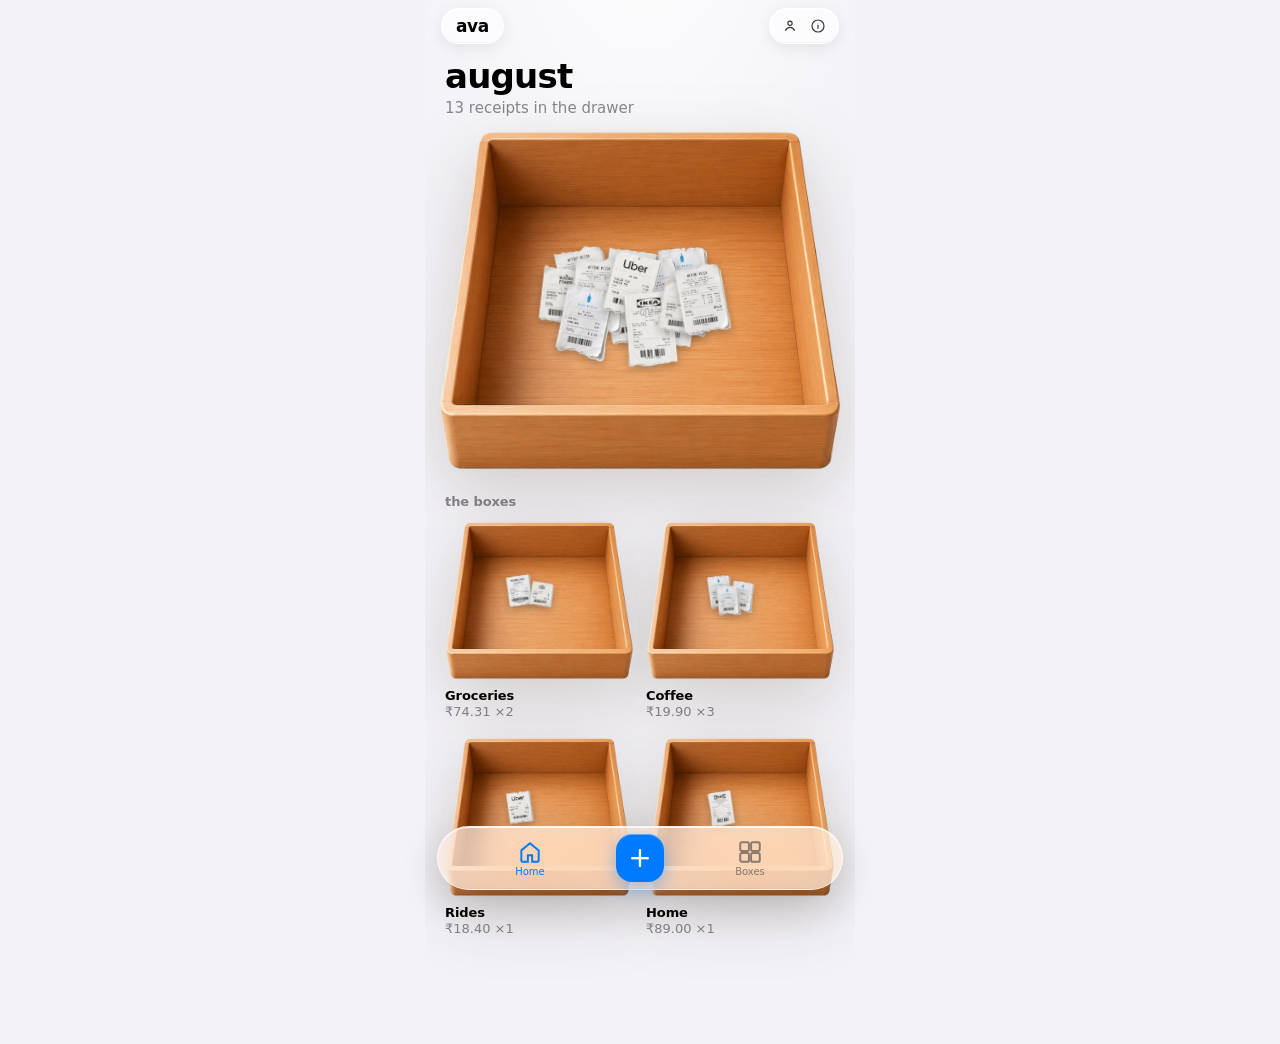
==== commit 3026f285: "Tuck coffee-box slips behind the oak lip. Mini piles were still sitting on the front rim. Lip now in" ====
--- a/index.html
+++ b/index.html
@@ -9,7 +9,7 @@
   <meta name="apple-mobile-web-app-status-bar-style" content="default" />
   <meta name="apple-mobile-web-app-title" content="ava" />
   <title>ava</title>
-  <link rel="stylesheet" href="product.css?v=7" />
+  <link rel="stylesheet" href="product.css?v=8" />
   <link rel="preload" as="image" href="assets/3d/his-tray.webp" type="image/webp">
 </head>
 <body>
@@ -116,6 +116,6 @@
     </div>
   </div>
   <div class="toast" id="toast"></div>
-  <script src="product.js?v=7"></script>
+  <script src="product.js?v=8"></script>
 </body>
 </html>
--- a/product.css
+++ b/product.css
@@ -143,6 +143,10 @@
   height: auto;
   display: block;
 }
+.drawer.mini .slip {
+  width: 13%;
+  max-height: 26%;
+}
 
 .section { padding: 22px 20px 0; }
 .section h2 {
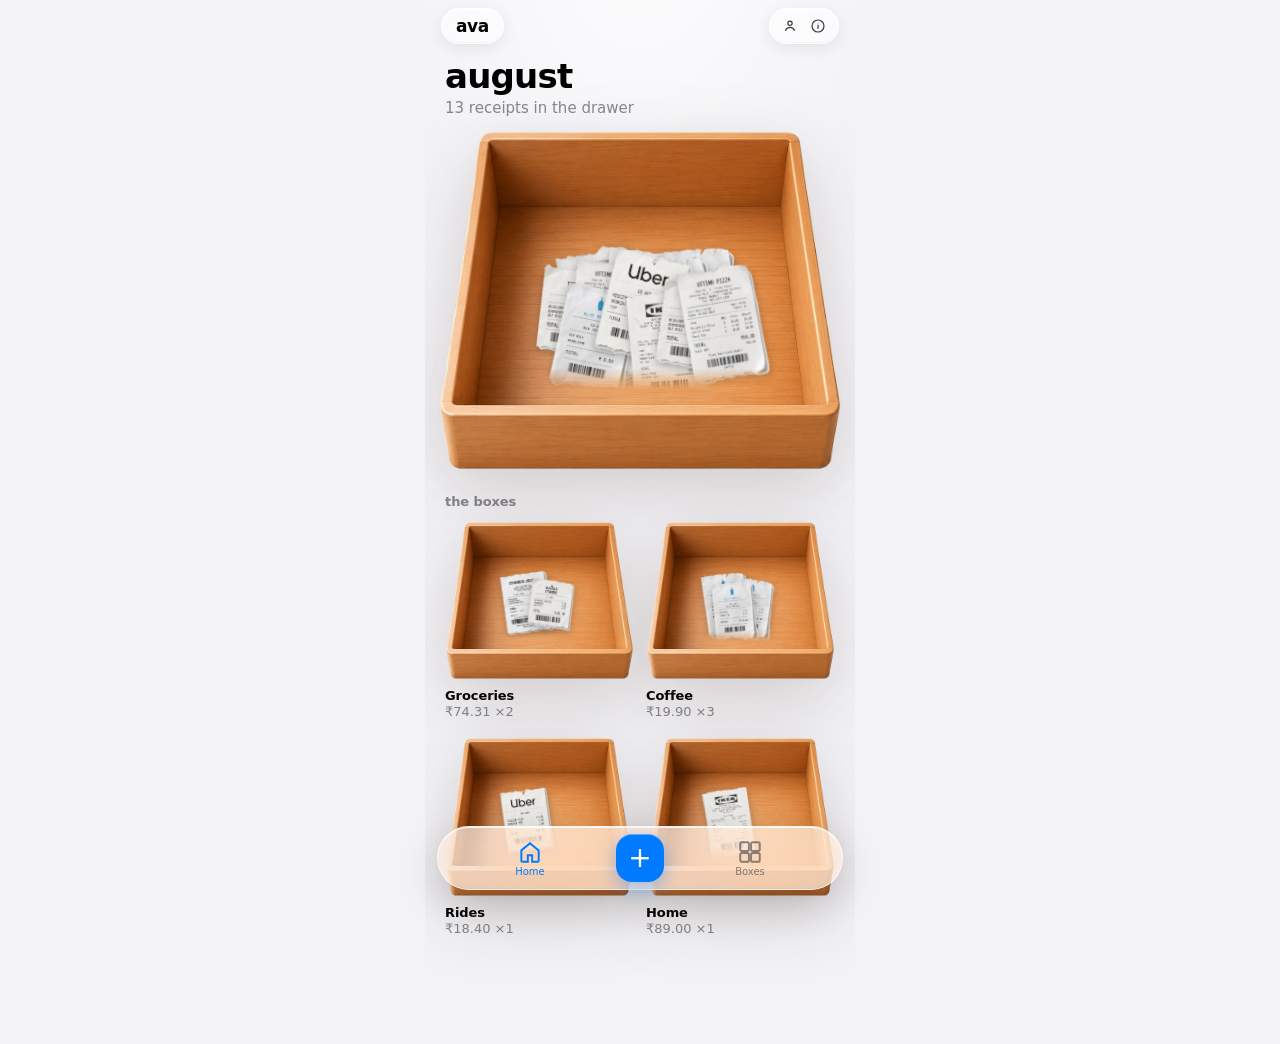
==== commit 7513ecc2: "Put receipt size back. Contain with the oak lip, not by shrinking paper." ====
--- a/index.html
+++ b/index.html
@@ -9,7 +9,7 @@
   <meta name="apple-mobile-web-app-status-bar-style" content="default" />
   <meta name="apple-mobile-web-app-title" content="ava" />
   <title>ava</title>
-  <link rel="stylesheet" href="product.css?v=8" />
+  <link rel="stylesheet" href="product.css?v=9" />
   <link rel="preload" as="image" href="assets/3d/his-tray.webp" type="image/webp">
 </head>
 <body>
@@ -116,6 +116,6 @@
     </div>
   </div>
   <div class="toast" id="toast"></div>
-  <script src="product.js?v=8"></script>
+  <script src="product.js?v=9"></script>
 </body>
 </html>
--- a/product.css
+++ b/product.css
@@ -125,8 +125,7 @@
 }
 .slip {
   position: absolute;
-  width: 14%;
-  max-height: 36%;
+  width: 20%;
   pointer-events: auto;
   min-height: 0 !important;
   height: auto;
@@ -144,8 +143,7 @@
   display: block;
 }
 .drawer.mini .slip {
-  width: 13%;
-  max-height: 26%;
+  width: 26%;
 }
 
 .section { padding: 22px 20px 0; }
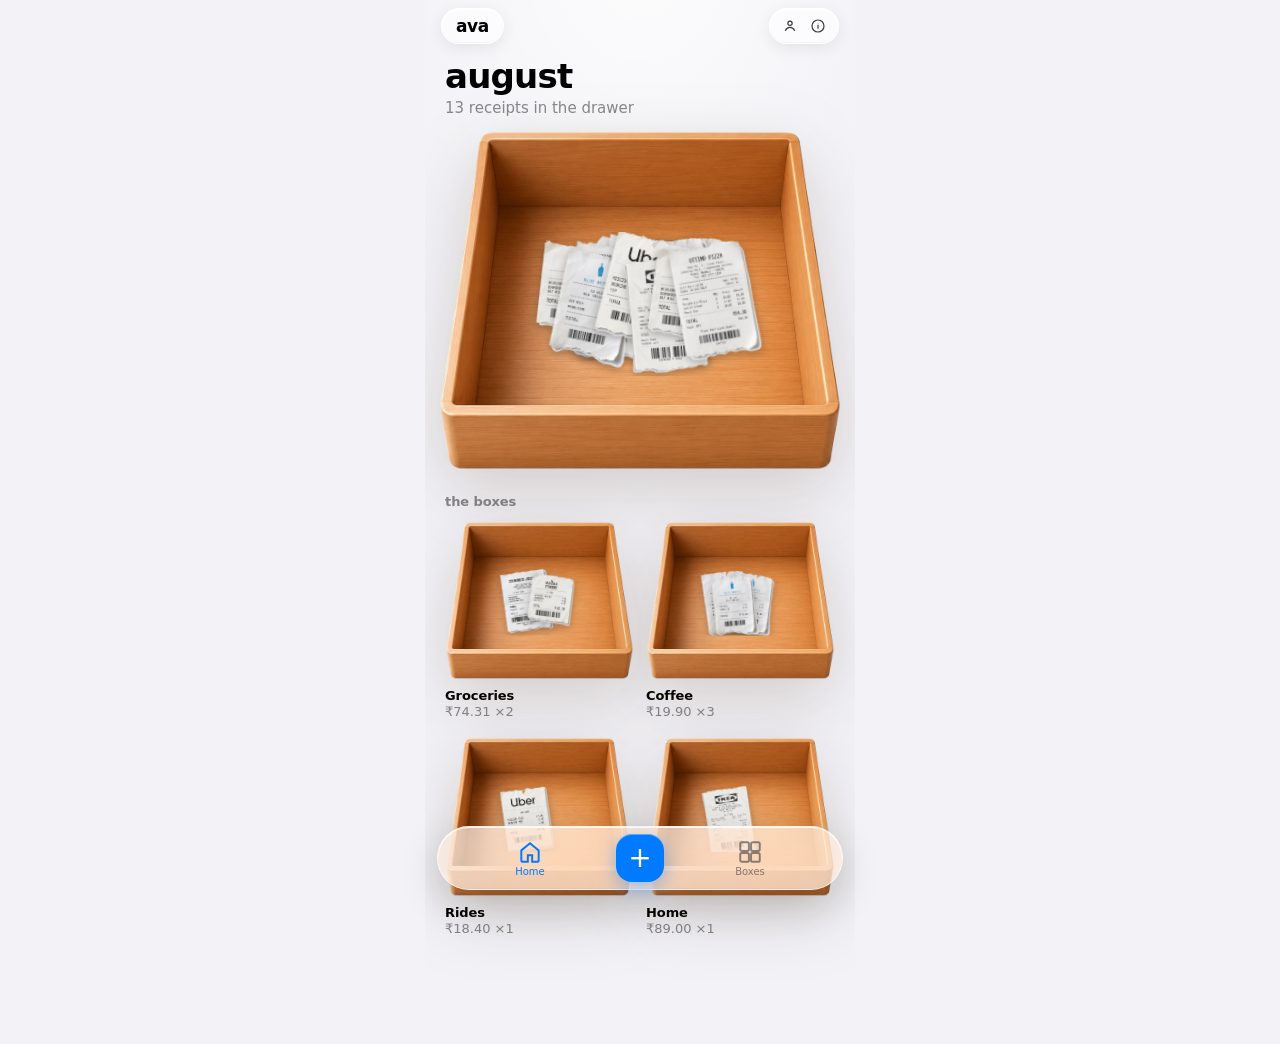
==== commit a0e13eee: "Sit full-size slips on the floor, drop the fake lip. Emil motion: 160ms ease-out press, iOS sheet cu" ====
--- a/index.html
+++ b/index.html
@@ -9,7 +9,7 @@
   <meta name="apple-mobile-web-app-status-bar-style" content="default" />
   <meta name="apple-mobile-web-app-title" content="ava" />
   <title>ava</title>
-  <link rel="stylesheet" href="product.css?v=9" />
+  <link rel="stylesheet" href="product.css?v=10" />
   <link rel="preload" as="image" href="assets/3d/his-tray.webp" type="image/webp">
 </head>
 <body>
@@ -29,7 +29,6 @@
       <div class="drawer">
         <img class="oak" src="assets/3d/his-tray.webp" width="900" height="759" alt="August drawer">
         <div class="well" id="well"></div>
-        <img class="lip" src="assets/3d/tray-lip.webp" width="900" height="759" alt="">
       </div>
       <div class="section">
         <h2>the boxes</h2>
@@ -46,7 +45,6 @@
       <div class="drawer">
         <img class="oak" id="cat-shot" src="assets/3d/his-tray.webp" width="900" height="759" alt="">
         <div class="well" id="cat-well"></div>
-        <img class="lip" src="assets/3d/tray-lip.webp" width="900" height="759" alt="">
       </div>
       <div class="slips-row" id="cat-slips"></div>
     </section>
@@ -116,6 +114,6 @@
     </div>
   </div>
   <div class="toast" id="toast"></div>
-  <script src="product.js?v=9"></script>
+  <script src="product.js?v=10"></script>
 </body>
 </html>
--- a/product.css
+++ b/product.css
@@ -14,6 +14,9 @@
   --radius-capsule: 34px;
   --radius-control: 14px;
   --hit: 44px;
+  --ease-out: cubic-bezier(0.23, 1, 0.32, 1);
+  --ease-in-out: cubic-bezier(0.77, 0, 0.175, 1);
+  --ease-drawer: cubic-bezier(0.32, 0.72, 0, 1);
 }
 * { box-sizing: border-box; margin: 0; padding: 0; }
 html, body {
@@ -31,7 +34,9 @@
   background: none; border: 0; cursor: pointer;
   touch-action: manipulation;
   min-height: var(--hit);
-}
+  transition: transform 160ms var(--ease-out);
+}
+button:active, a:active { transform: scale(0.97); }
 img { display: block; max-width: 100%; }
 
 .glass {
@@ -106,22 +111,13 @@
   height: auto;
   filter: drop-shadow(0 18px 32px rgba(80,50,20,.2));
 }
-.drawer .lip {
-  position: absolute;
-  left: 0; top: 0;
-  width: 100%;
-  height: auto;
-  aspect-ratio: 900 / 759;
-  pointer-events: none;
-  z-index: 6;
-}
 .well {
   position: absolute;
   inset: 0;
   z-index: 2;
   overflow: hidden;
   pointer-events: none;
-  clip-path: polygon(22% 31%, 78% 31%, 86% 78%, 14% 78%);
+  clip-path: polygon(22% 30%, 78% 30%, 84% 72%, 16% 72%);
 }
 .slip {
   position: absolute;
@@ -131,12 +127,17 @@
   height: auto;
   line-height: 0;
   filter: drop-shadow(0 3px 4px rgba(0,0,0,.28));
+  transform: rotate(var(--r, 0deg));
   transform-origin: center top;
   background: none;
   padding: 0;
   z-index: 1;
-}
-.slip:active { filter: drop-shadow(0 1px 2px rgba(0,0,0,.2)); }
+  transition: transform 160ms var(--ease-out), filter 160ms var(--ease-out);
+}
+.slip:active {
+  transform: rotate(var(--r, 0deg)) scale(0.97);
+  filter: drop-shadow(0 1px 2px rgba(0,0,0,.2));
+}
 .slip img {
   width: 100%;
   height: auto;
@@ -144,6 +145,9 @@
 }
 .drawer.mini .slip {
   width: 26%;
+}
+.drawer.mini .slip:active {
+  transform: rotate(var(--r, 0deg));
 }
 
 .section { padding: 22px 20px 0; }
@@ -227,10 +231,17 @@
 
 .sheet {
   position: fixed; inset: 0; z-index: 50;
+  display: flex; align-items: flex-end;
+  background: rgba(0,0,0,0);
+  pointer-events: none;
+  visibility: hidden;
+  transition: background 200ms var(--ease-out), visibility 200ms;
+}
+.sheet.on {
   background: rgba(0,0,0,.28);
-  display: none; align-items: flex-end;
-}
-.sheet.on { display: flex; }
+  pointer-events: auto;
+  visibility: visible;
+}
 .sheet .panel {
   width: 100%;
   max-width: var(--app);
@@ -243,7 +254,10 @@
   box-shadow: inset 0 1px 0 rgba(255,255,255,0.8);
   padding: 8px 16px max(28px, calc(16px + var(--safe-bot)));
   max-height: 90dvh; overflow: auto;
-}
+  transform: translateY(100%);
+  transition: transform 250ms var(--ease-drawer);
+}
+.sheet.on .panel { transform: translateY(0); }
 .grab { width: 36px; height: 5px; border-radius: 3px; background: rgba(60,60,67,0.3); margin: 6px auto 12px; }
 .sheet-top { display: flex; justify-content: space-between; align-items: center; margin-bottom: 12px; min-height: var(--hit); }
 .sheet-top h3 { font-size: 17px; font-weight: 600; }
@@ -308,3 +322,14 @@
 }
 .topbar .ghost { padding: 0 16px; }
 #view-detail .topbar { justify-content: space-between; }
+
+.keys button { transition: none; }
+.keys button:active { transform: none; opacity: 0.55; }
+
+@media (prefers-reduced-motion: reduce) {
+  button, a, .slip, .sheet, .sheet .panel {
+    transition: none;
+  }
+  .sheet .panel { transform: none; }
+  button:active, a:active, .slip:active { transform: none; }
+}
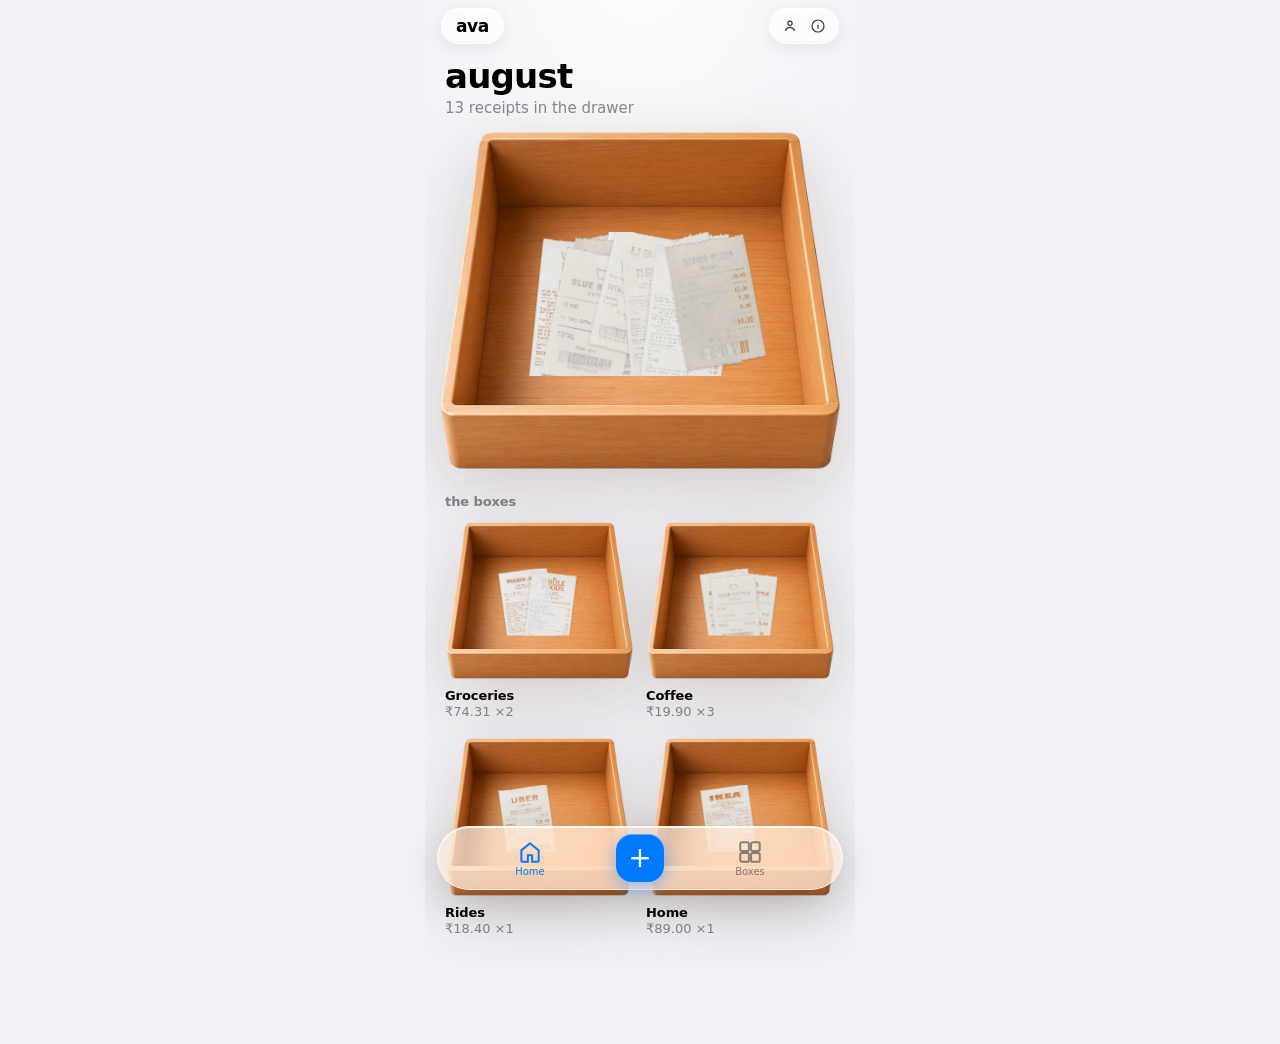
==== commit 272184dd: "Swap in flat thermal slips. No baked shadow, paper on wood." ====
--- a/index.html
+++ b/index.html
@@ -9,7 +9,7 @@
   <meta name="apple-mobile-web-app-status-bar-style" content="default" />
   <meta name="apple-mobile-web-app-title" content="ava" />
   <title>ava</title>
-  <link rel="stylesheet" href="product.css?v=10" />
+  <link rel="stylesheet" href="product.css?v=11" />
   <link rel="preload" as="image" href="assets/3d/his-tray.webp" type="image/webp">
 </head>
 <body>
@@ -114,6 +114,6 @@
     </div>
   </div>
   <div class="toast" id="toast"></div>
-  <script src="product.js?v=10"></script>
+  <script src="product.js?v=11"></script>
 </body>
 </html>
--- a/product.css
+++ b/product.css
@@ -126,7 +126,7 @@
   min-height: 0 !important;
   height: auto;
   line-height: 0;
-  filter: drop-shadow(0 3px 4px rgba(0,0,0,.28));
+  filter: drop-shadow(0 1px 1px rgba(0,0,0,.16));
   transform: rotate(var(--r, 0deg));
   transform-origin: center top;
   background: none;
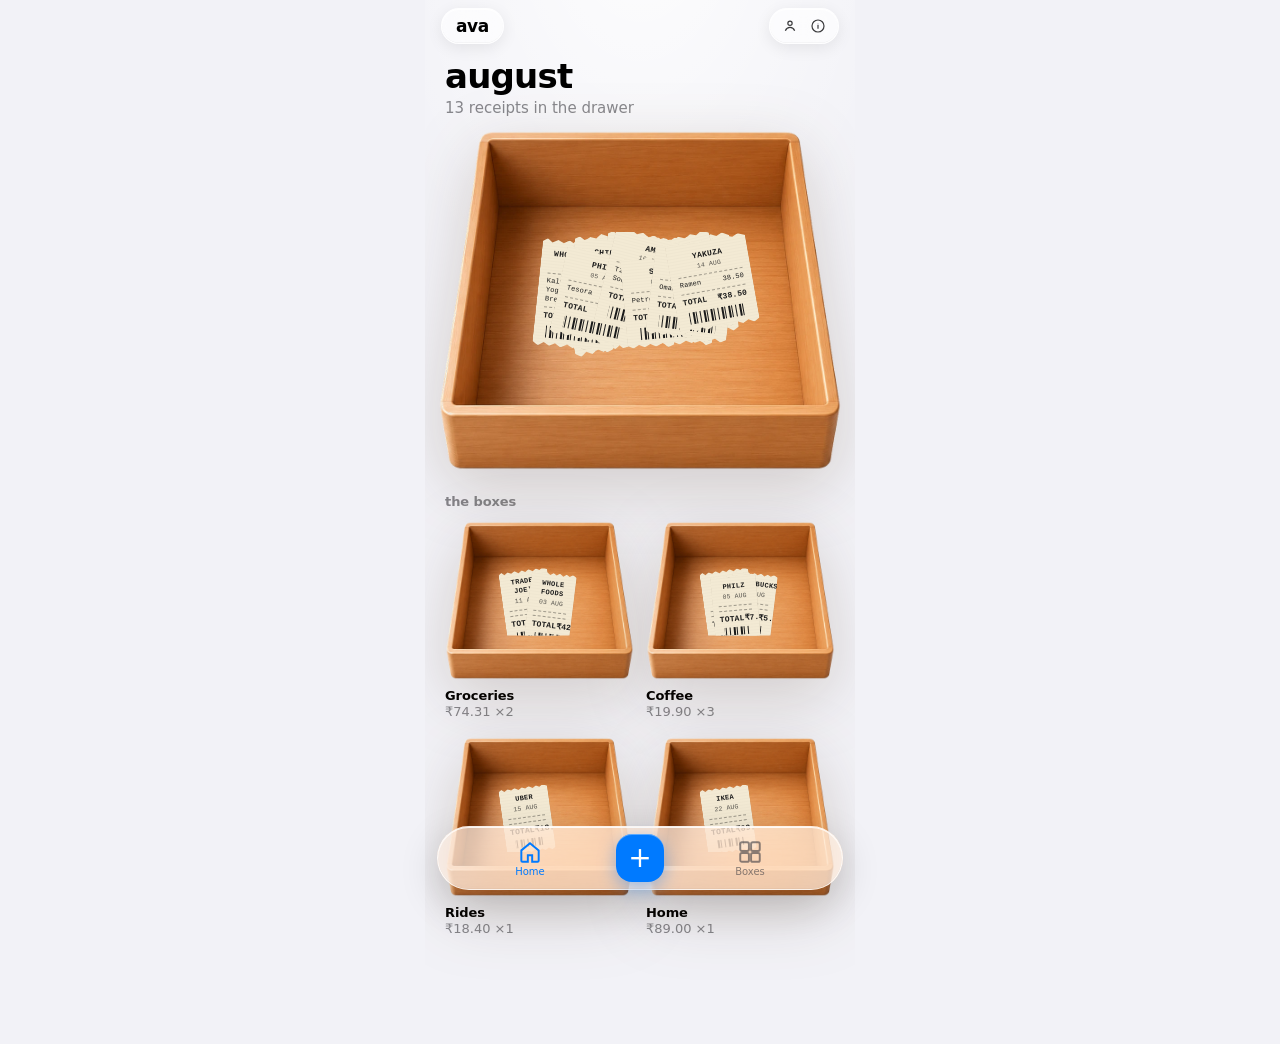
==== commit 5dd1a656: "Draw receipts in HTML. Thermal type, torn clip, barcode. No photo slips." ====
--- a/index.html
+++ b/index.html
@@ -9,7 +9,7 @@
   <meta name="apple-mobile-web-app-status-bar-style" content="default" />
   <meta name="apple-mobile-web-app-title" content="ava" />
   <title>ava</title>
-  <link rel="stylesheet" href="product.css?v=11" />
+  <link rel="stylesheet" href="product.css?v=12" />
   <link rel="preload" as="image" href="assets/3d/his-tray.webp" type="image/webp">
 </head>
 <body>
@@ -54,9 +54,7 @@
         <button class="back" id="detail-back" type="button">‹ August</button>
         <button class="ghost" id="detail-done" type="button">Done</button>
       </div>
-      <div class="detail">
-        <img class="paper" id="detail-img" src="assets/3d/slip-ottimo.webp" alt="">
-      </div>
+      <div class="detail" id="detail-wrap"></div>
     </section>
 
     <nav class="tabbar">
@@ -114,6 +112,6 @@
     </div>
   </div>
   <div class="toast" id="toast"></div>
-  <script src="product.js?v=11"></script>
+  <script src="product.js?v=12"></script>
 </body>
 </html>
--- a/product.css
+++ b/product.css
@@ -125,30 +125,80 @@
   pointer-events: auto;
   min-height: 0 !important;
   height: auto;
-  line-height: 0;
-  filter: drop-shadow(0 1px 1px rgba(0,0,0,.16));
   transform: rotate(var(--r, 0deg));
   transform-origin: center top;
   background: none;
   padding: 0;
   z-index: 1;
-  transition: transform 160ms var(--ease-out), filter 160ms var(--ease-out);
-}
-.slip:active {
-  transform: rotate(var(--r, 0deg)) scale(0.97);
-  filter: drop-shadow(0 1px 2px rgba(0,0,0,.2));
-}
-.slip img {
-  width: 100%;
-  height: auto;
+  text-align: left;
+  transition: transform 160ms var(--ease-out);
+}
+.slip:active { transform: rotate(var(--r, 0deg)) scale(0.97); }
+.coded {
   display: block;
-}
-.drawer.mini .slip {
-  width: 26%;
-}
-.drawer.mini .slip:active {
-  transform: rotate(var(--r, 0deg));
-}
+  width: 100%;
+  padding: 10px 8px 8px;
+  color: #1c1c1c;
+  font-family: ui-monospace, "SF Mono", Menlo, "Courier New", monospace;
+  font-size: 7px;
+  line-height: 1.25;
+  letter-spacing: 0.02em;
+  font-weight: 500;
+  text-align: center;
+  background:
+    repeating-linear-gradient(0deg, rgba(0,0,0,.015) 0 1px, transparent 1px 3px),
+    #f3ead4;
+  clip-path: polygon(
+    0% 3%, 6% 0%, 12% 3.5%, 19% 0.5%, 26% 3%, 33% 0%, 41% 3.5%, 48% 0.5%,
+    55% 3%, 62% 0%, 70% 3.5%, 77% 0.5%, 84% 3%, 91% 0%, 100% 3.5%,
+    100% 96.5%, 93% 100%, 86% 96.5%, 79% 99.5%, 72% 96.5%, 64% 100%,
+    57% 96.5%, 50% 99.5%, 43% 96.5%, 35% 100%, 28% 96.5%, 21% 99.5%,
+    14% 96.5%, 7% 100%, 0% 96.5%
+  );
+  box-shadow: 0 1px 2px rgba(40, 20, 0, .18);
+}
+.coded .m {
+  display: block;
+  font-size: 8px;
+  font-weight: 700;
+  letter-spacing: 0.04em;
+  text-transform: uppercase;
+}
+.coded .d { display: block; opacity: .72; margin-top: 2px; font-size: 6.5px; }
+.coded .rule {
+  display: block; height: 0; margin: 4px 0 3px;
+  border-top: 1px dashed rgba(0,0,0,.35);
+}
+.coded .ln {
+  display: flex; justify-content: space-between; gap: 4px;
+  text-align: left; font-weight: 400;
+}
+.coded .tot {
+  display: flex; justify-content: space-between;
+  font-weight: 700; font-size: 8px; margin-top: 1px;
+}
+.coded .bars {
+  display: block;
+  height: 12px;
+  margin: 5px 4px 0;
+  background: repeating-linear-gradient(
+    90deg,
+    #1a1a1a 0 1px,
+    transparent 1px 2px,
+    #1a1a1a 2px 2.5px,
+    transparent 2.5px 4px,
+    #1a1a1a 4px 6px,
+    transparent 6px 7px
+  );
+  background-size: 18px 100%;
+  background-position: var(--bar, 0) 0;
+}
+.drawer.mini .slip { width: 26%; }
+.drawer.mini .coded { padding: 7px 6px 6px; font-size: 6px; }
+.drawer.mini .coded .m { font-size: 7px; }
+.drawer.mini .coded .ln { display: none; }
+.drawer.mini .coded .bars { height: 8px; margin-top: 3px; }
+.drawer.mini .slip:active { transform: rotate(var(--r, 0deg)); }
 
 .section { padding: 22px 20px 0; }
 .section h2 {
@@ -223,11 +273,22 @@
 .cat-head p { color: var(--muted); margin-top: 4px; font-size: 15px; }
 
 .detail { padding: 8px 36px 24px; }
-.detail .paper {
+.detail .slip {
+  position: relative;
+  width: min(280px, 72vw);
   margin: 0 auto;
-  width: min(280px, 72vw);
-  filter: drop-shadow(0 16px 24px rgba(0,0,0,.18));
-}
+  transform: none;
+  left: auto; top: auto;
+}
+.detail .coded {
+  font-size: 13px;
+  padding: 22px 18px 18px;
+  box-shadow: 0 12px 28px rgba(40,20,0,.16);
+}
+.detail .coded .m { font-size: 15px; }
+.detail .coded .d { font-size: 12px; }
+.detail .coded .tot { font-size: 15px; }
+.detail .coded .bars { height: 28px; margin-top: 12px; }
 
 .sheet {
   position: fixed; inset: 0; z-index: 50;
